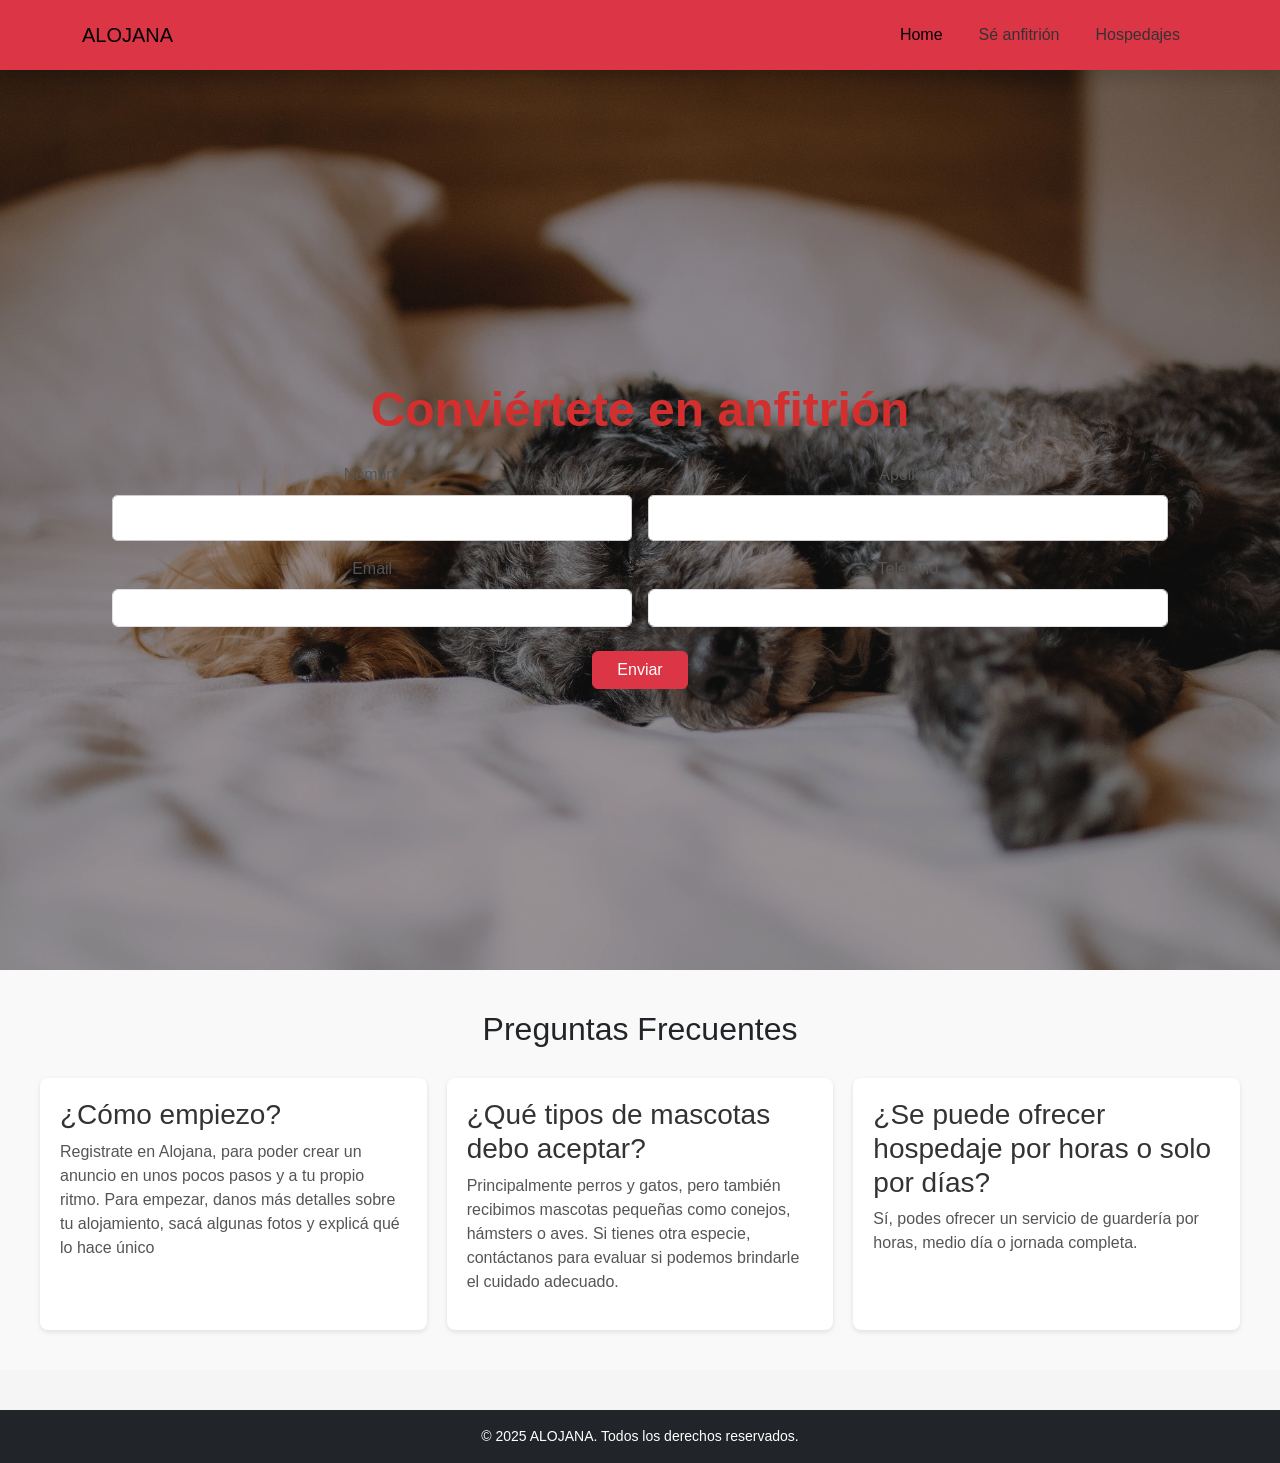
==== anfitrion.html @ 4849ae1e "primer commit" ====
<!DOCTYPE html>
<html lang="es">
<head>
  <meta charset="UTF-8">
  <meta name="viewport" content="width=device-width, initial-scale=1.0">
  <title>Sé anfitrión</title>
  <link href="https://cdn.jsdelivr.net/npm/bootstrap@5.3.3/dist/css/bootstrap.min.css" rel="stylesheet">
  <link rel="stylesheet" href="style.css">
</head>
<body>

  <header>
    
    <nav class="navbar navbar-expand-lg bg-danger bg-primary sticky-top shadow">
      <div class="container">
        <a class="navbar-brand" href="home.html">ALOJANA</a>
        <button class="navbar-toggler" type="button" data-bs-toggle="collapse" data-bs-target="#navbarNav"
          aria-controls="navbarNav" aria-expanded="false" aria-label="Toggle navigation">
          <span class="navbar-toggler-icon"></span>
        </button>
        
        <div class="collapse navbar-collapse justify-content-end" id="navbarNav">
          <ul class="navbar-nav">
            <li class="nav-item">
              <a class="nav-link active" href="home.html">Home</a>
            </li>
            <li class="nav-item">
              <a class="nav-link" href="anfitrion.html">Sé anfitrión</a>
            </li>
            <li class="nav-item">
              <a class="nav-link" href="hospedaje.html">Hospedajes</a>
            </li>
          </ul>
        </div>
      </div>
    </nav>
  </header>

<!-- CONTENIDO PRINCIPAL -->
<main class="portadaAnfitrion">
  <div class="contenido">
    <h1 class="text-center mb-4">Conviértete en anfitrión</h1>
    <form action="#" method="post" class="row g-3">

      <div class="col-md-6">
        <label for="nombre" class="form-label">Nombre</label>
        <input type="text" id="nombre" name="nombre" class="form-control" required>
      </div>

      <div class="col-md-6">
        <label for="apellido" class="form-label">Apellido</label>
        <input type="text" id="apellido" name="apellido" class="form-control" required>
      </div>

      <div class="col-md-6">
        <label for="mail" class="form-label">Email</label>
        <input type="email" id="mail" name="mail" class="form-control" required>
      </div>

      <div class="col-md-6">
        <label for="telefono" class="form-label">Teléfono</label>
        <input type="tel" id="telefono" name="telefono" class="form-control" required>
      </div>

      <div class="col-12 text-center mt-4">
        <button type="submit" class="btn btn-danger px-4">Enviar</button>
      </div>
    </form>
  </div>
</main>

<section class="faq-section">
  <h2>Preguntas Frecuentes</h2>
  <div class="faq-container">
    <div class="faq-item">
      <h3>¿Cómo empiezo?</h3>
      <p>Registrate en Alojana, para poder crear un anuncio en unos pocos pasos y a tu propio ritmo. Para empezar, danos más detalles sobre tu alojamiento, sacá algunas fotos y explicá qué lo hace único</p>
    </div>
    <div class="faq-item">
      <h3>¿Qué tipos de mascotas debo aceptar?</h3>
      <p>Principalmente perros y gatos, pero también recibimos mascotas pequeñas como conejos, hámsters o aves. Si tienes otra especie, contáctanos para evaluar si podemos brindarle el cuidado adecuado.</p>
    </div>
    <div class="faq-item">
      <h3>¿Se puede ofrecer hospedaje por horas o solo por días?</h3>
      <p>Sí, podes ofrecer un servicio de guardería por horas, medio día o jornada completa.</p>
    </div>
    <!-- Agrega más items según necesites -->
  </div>
</section>


<footer class="bg-dark text-white text-center py-3">
  <div class="container">
    <p class="mb-0">&copy; 2025 ALOJANA. Todos los derechos reservados.</p>
  </div>
</footer>

<script src="https://cdn.jsdelivr.net/npm/bootstrap@5.3.3/dist/js/bootstrap.bundle.min.js"></script>
</body>
</html>
---- style.css ----
* {
  margin: 0;
  padding: 0;
  box-sizing: border-box;
}

body {
  background-color: #ffebeb; /* color del fondo */
  font-family: Verdana, Geneva, Tahoma, sans-serif;

}

button {
  background-color: #d32f2f; /* botones en general */
  color: white;
  border: none;
  padding: 10px 20px;
  font-size: 16px;
  border-radius: 8px;
  cursor: pointer;
  transition: background-color 0.3s ease;
}


button:hover {
  background-color: #b71c1c; /* al pasar el mouse*/
}

.navbar .nav-link {
  color: #333;
  margin: 0 10px;
  transition: color 0.3s ease;
}

.navbar .nav-link:hover {
  color: #ffffff;
}

.navbar {
  position: sticky;
  top: 0;
  z-index: 1020;
  background-color: #ffffff;
  box-shadow: 0 2px 4px rgba(0, 0, 0, 0.1);
}

/*PORTADA - carrusel principal*/

.portada {
  height: 100vh;
  background-image: url('img/portada.jpg'); 
  background-size: cover;
  background-position: center;
  background-repeat: no-repeat;
  display: flex;
  justify-content: center;
  align-items: center;
  text-align: center;
  padding: 20px;
  box-sizing: border-box;
  position: relative;
}

.portada::before {
  content: "";
  position: absolute;
  inset: 0;
  background-color: rgba(0, 0, 0, 0.4); 
  z-index: 1;
}
.contenido {
  color: rgb(245, 242, 242);
  max-width: 90%;
  position: relative;
  z-index: 2;
}
.contenido h1 {
  font-size: 8vw; 
  margin-bottom: 16px;
}

.contenido p {
  font-size: 4vw;
  margin-bottom: 24px;
}

button {
  background-color: #d32f2f;
  color: white;
  border: none;
  padding: 12px 24px;
  font-size: 4vw;
  max-width: 100%;
  border-radius: 8px;

}

button:hover {
  background-color: #b71c1c;
}


@media (min-width: 768px) {
  .contenido h1 {
    font-size: 48px;
  }

  .contenido p {
    font-size: 20px;
  }

  button {
    font-size: 16px;
  }
}

@media (max-width: 576px) {
  .portada {
    background-position: top center;
  }
}

/*footer*/

footer {
  background-color: #414549;
  color: #6c757d;
  padding: 20px 0;
  text-align: center;
  margin-top: 40px;
  font-size: 14px;
}

.footer-contenido {
  max-width: 1000px;
  margin: 0 auto;
}

.footer-links {
  list-style: none;
  display: flex;
  flex-wrap: wrap;
  justify-content: center;
  gap: 15px;
  padding: 10px 0 0;
}

.footer-links li a {
  color: white;
  text-decoration: none;
  font-size: 14px;
}

.footer-links li a:hover {
  text-decoration: underline;
}


@media (max-width: 600px) {
  .footer-links {
    flex-direction: column;
    gap: 10px;
  }
}


/* MENU NAVEGABLE */

.navbar {
  display: flex;
  justify-content: space-between;
  align-items: center;
  background-color: #f7f0f0;
  padding: 15px 30px;
  flex-wrap: wrap;
}

.nav-links {
  list-style: none;
  display: flex;
  gap: 20px;
}

.nav-links li a {
  text-decoration: none;
  color: rgb(196, 36, 36);
  font-size: 16px;
  transition: color 0.3s ease;
}

.nav-links li a:hover {
  color: #ffd6d6;
}


/*SE ANFITRION*/

.portadaAnfitrion {
  height: 100vh;
  background-image: url('img/portadaAnfitrion.jpg'); 
  background-size: cover;
  background-position: center;
  background-repeat: no-repeat;
  display: flex;
  justify-content: center;
  align-items: center;
  text-align: center;
  padding: 20px;
  box-sizing: border-box;
  position: relative;
}

.portadaAnfitrion::before {
  content: "";
  position: absolute;
  inset: 0;
  background-color: rgba(0, 0, 0, 0.4); 
  z-index: 1;
}

@media (max-width: 576px) {
  .portadaAnfitrion {
    background-position: top center;
  }
}

.formulario-contenedor {
  background-color: rgba(255, 255, 255, 0.95);
  padding: 30px;
  border-radius: 10px;
  max-width: 400px;
  width: 100%;
  box-shadow: 0 0 20px rgba(0, 0, 0, 0.1);
}

.anfitrion-form {
  display: flex;
  flex-direction: column;
  gap: 15px;
}

.anfitrion-form input {
  padding: 10px;
  border: 1px solid #ccc;
  border-radius: 6px;
  font-size: 16px;
}

.anfitrion-form button {
  background-color: #d32f2f;
  color: white;
  padding: 12px;
  border: none;
  border-radius: 8px;
  font-size: 16px;
  cursor: pointer;
  transition: background 0.3s;
}

.anfitrion-form button:hover {
  background-color: #b71c1c;
}

footer {
  background-color: #d32f2f;
  color: white;
  padding: 20px;
  text-align: center;
}

.footer-contenido {
  max-width: 1000px;
  margin: auto;
}

.footer-links {
  list-style: none;
  display: flex;
  justify-content: center;
  gap: 15px;
  padding-top: 10px;
  flex-wrap: wrap;
}

.footer-links li a {
  color: white;
  text-decoration: none;
  font-size: 14px;
}

.footer-links li a:hover {
  text-decoration: underline;
}


/*Preguntas frecuentes*/

.faq-section {
  padding: 40px;
  background-color: #f9f9f9;
  font-family: Arial, sans-serif;
}

.faq-section h2 {
  text-align: center;
  margin-bottom: 30px;
}

.faq-container {
  display: flex;
  flex-wrap: wrap; /* Permite que los items se acomoden en varias líneas */
  gap: 20px;
  justify-content: center;
}

.faq-item {
  background-color: white;
  border-radius: 8px;
  padding: 20px;
  flex: 1 1 300px; /* Crece, se reduce, ancho mínimo */
  max-width: 400px;
  box-shadow: 0 2px 5px rgba(0, 0, 0, 0.1);
}

.faq-item h3 {
  margin-top: 0;
  color: #333;
}

.faq-item p {
  color: #555;
}


/*HOSPEDAJES*/


body {
  margin: 0;
  font-family: Arial, sans-serif;
  background-color: #f5f5f5;
}


h1 {
  text-align: center;
  margin-top: 30px;
}


.card {
  border: none;
  border-radius: 10px;
  box-shadow: 0 4px 8px rgba(0, 0, 0, 0.1);
  transition: transform 0.2s;
}

.card:hover {
  transform: translateY(-5px);
}

/* Imagen */
.card-img-top {
  height: 200px;
  object-fit: cover;
  border-top-left-radius: 10px;
  border-top-right-radius: 10px;
}


.card-title {
  font-size: 20px;
  margin-bottom: 10px;
}


.btn-rojo {
  background-color: #e74040;
  color: white;
  padding: 10px 20px;
  font-size: 16px;
  border-radius: 5px;
  border: none;
  transition: background-color 0.3s;
}

.btn-rojo:hover {
  background-color: #cc2f2f;
}


/* Footer */
footer {
  background-color: #e74040;
  color: white;
  text-align: center;
  padding: 15px 0;
}

/* Responsividad si lo necesitás adicionalmente */
@media (max-width: 576px) {
  .card-title {
    font-size: 18px;
  }

  .btn-rojo {
    font-size: 14px;
    padding: 8px 16px;
  }
}



/*LOGIN*/

/*Login donde pide usr y pass */

.contenedor-login {
  display: flex;
  justify-content: center;
  align-items: center;
  min-height: 100vh;
  background-color: #fcebea; 
  font-family: 'Segoe UI', Tahoma, Geneva, Verdana, sans-serif;
  
}

/* forms del login*/

.card {
  border: none;
  border-radius: 10px;
  background-color: #ffffff;
  box-shadow: 0 4px 12px rgba(0, 0, 0, 0.1);
  padding: 2rem;
  margin: 1rem;
  width: 100%;
  max-width: 400px;
}

/* Título */
h1 {
  font-weight: bold;
  font-size: 2rem;
  color: #d32f2f;
  text-align: center;
  margin-bottom: 1.5rem;
}


label {
  font-weight: 500;
  color: #555;
}


input[type="text"],
input[type="password"] {
  padding: 10px;
  border-radius: 5px;
  border: 1px solid #ccc;
  transition: border 0.2s;
  width: 100%;
  font-size: 1rem;
}

input:focus {
  border-color: #d32f2f;
  outline: none;
}

/* Boton ingresar */
button.btn-primary {
  background-color: #d32f2f;
  border: none;
  transition: background-color 0.3s ease;
  padding: 10px;
  width: 100%;
  font-size: 1rem;
}

button.btn-primary:hover {
  background-color: #b71c1c;
}


a.btn-link {
  color: #d32f2f;
  font-size: 0.9rem;
  text-decoration: none;
  display: inline-block;
  margin-top: 10px;
  text-align: center;
  width: 100%;
}

a.btn-link:hover {
  text-decoration: underline;
  color: #b71c1c;
}




@media (max-width: 576px) {
  .card {
    padding: 1.5rem;
  }

  h1 {
    font-size: 1.5rem;
  }

  input,
  button {
    font-size: 0.95rem;
  }
}


@media (min-width: 577px) and (max-width: 991px) {
  .card {
    max-width: 500px;
  }

  h1 {
    font-size: 1.8rem;
  }
}


@media (min-width: 992px) {
  .card {
    max-width: 450px;
  }

  h1 {
    font-size: 2.2rem;
  }

  input,
  button {
    font-size: 1.05rem;
  }
}
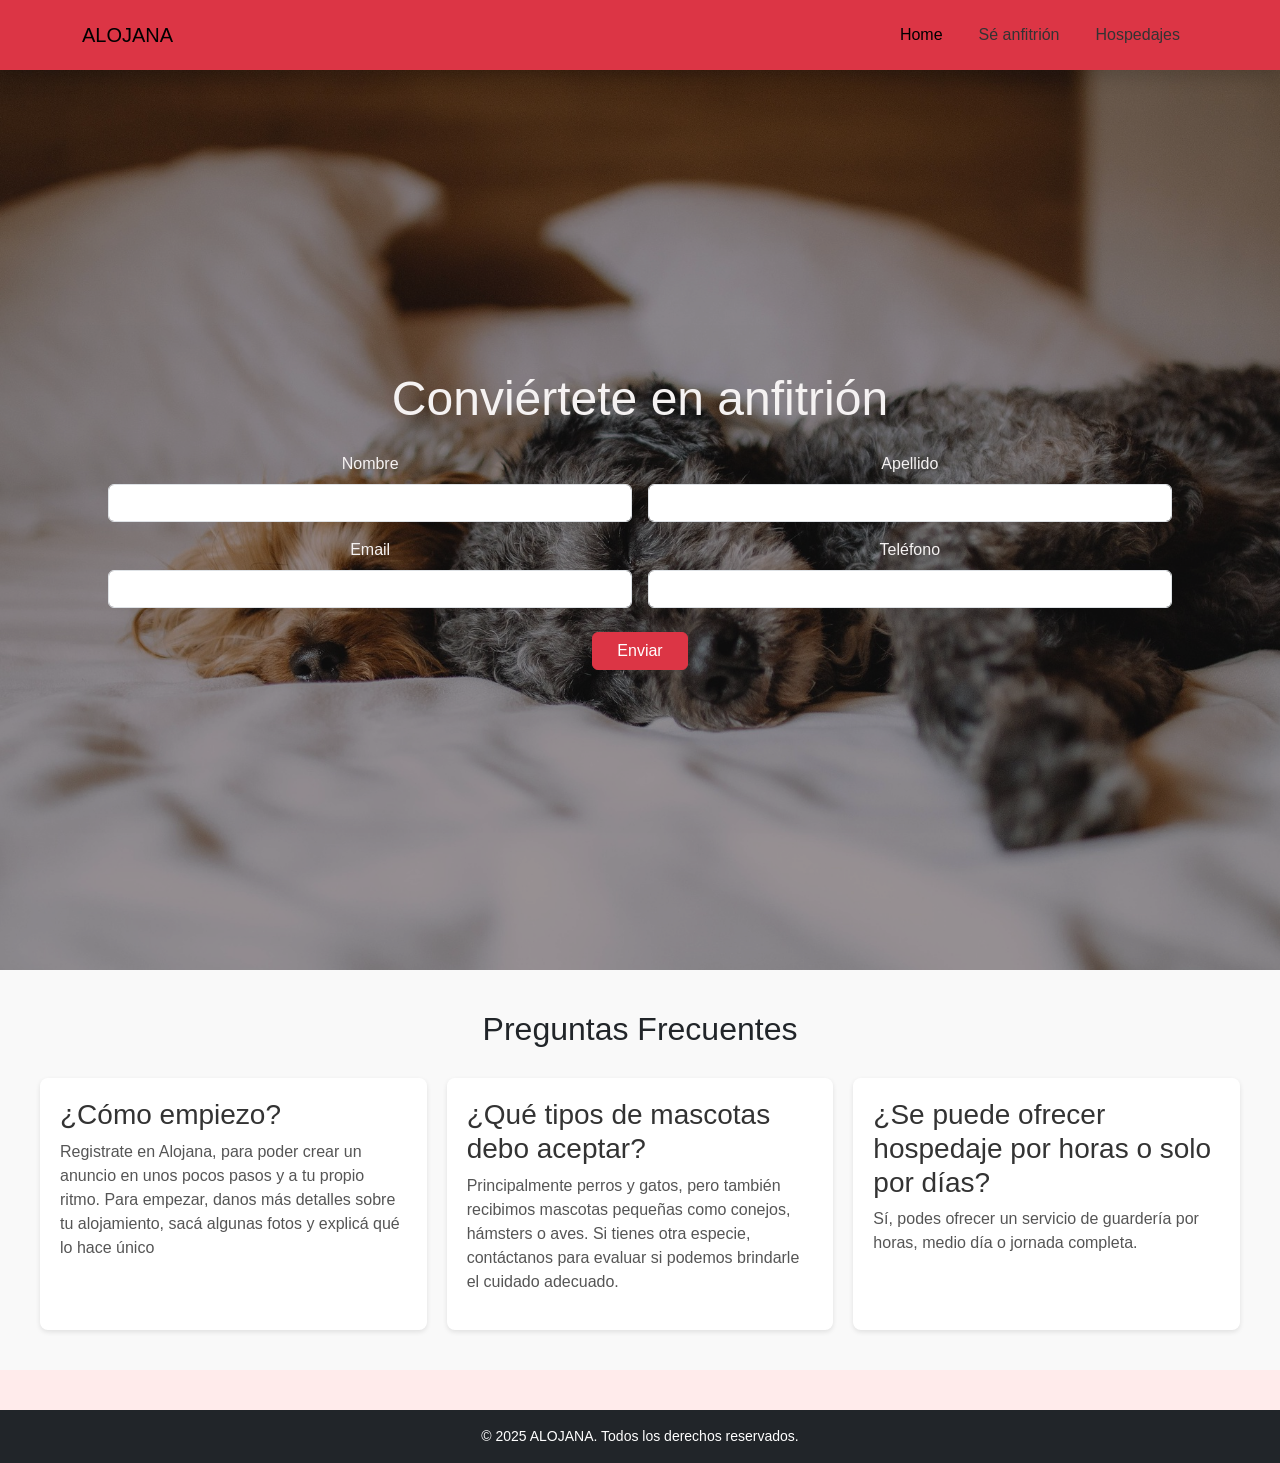
==== commit 8fdbe462: "subo cambios para proyecto final" ====
--- a/anfitrion.html
+++ b/anfitrion.html
@@ -1,101 +1,164 @@
 <!DOCTYPE html>
 <html lang="es">
-<head>
-  <meta charset="UTF-8">
-  <meta name="viewport" content="width=device-width, initial-scale=1.0">
-  <title>Sé anfitrión</title>
-  <link href="https://cdn.jsdelivr.net/npm/bootstrap@5.3.3/dist/css/bootstrap.min.css" rel="stylesheet">
-  <link rel="stylesheet" href="style.css">
-</head>
-<body>
+  <head>
+    <meta charset="UTF-8" />
 
-  <header>
-    
-    <nav class="navbar navbar-expand-lg bg-danger bg-primary sticky-top shadow">
+    <meta name="viewport" content="width=device-width, initial-scale=1.0" />
+    <meta
+      name="description"
+      content="ALOJANA es una plataforma para encontrar o brindar hospedaje a mascotas. Conectá con cuidadores responsables y amorosos."
+    />
+    <meta
+      name="keywords"
+      content="hospedaje de mascotas, cuidado de animales, perros, gatos, cuidadores, anfitriones, pet sitting"
+    />
+    <meta name="author" content="Camila Romero" />
+    <meta name="robots" content="index, follow" />
+    <link
+      rel="canonical"
+      href="https://camiromero99.github.io/Alojana/home.html"
+    />
+    <link rel="icon" href="favicon.ico" type="image/x-icon" />
+    <title>ALOJANA - Hospedaje de Mascotas</title>
+
+    <link
+      href="https://cdn.jsdelivr.net/npm/bootstrap@5.3.3/dist/css/bootstrap.min.css"
+      rel="stylesheet"
+    />
+
+    <link rel="stylesheet" href="style.css" />
+  </head>
+  <body>
+    <header>
+      <nav
+        class="navbar navbar-expand-lg bg-danger bg-primary sticky-top shadow"
+      >
+        <div class="container">
+          <a class="navbar-brand" href="home.html">ALOJANA</a>
+          <button
+            class="navbar-toggler"
+            type="button"
+            data-bs-toggle="collapse"
+            data-bs-target="#navbarNav"
+            aria-controls="navbarNav"
+            aria-expanded="false"
+            aria-label="Toggle navigation"
+          >
+            <span class="navbar-toggler-icon"></span>
+          </button>
+
+          <div
+            class="collapse navbar-collapse justify-content-end"
+            id="navbarNav"
+          >
+            <ul class="navbar-nav">
+              <li class="nav-item">
+                <a class="nav-link active" href="home.html">Home</a>
+              </li>
+              <li class="nav-item">
+                <a class="nav-link" href="anfitrion.html">Sé anfitrión</a>
+              </li>
+              <li class="nav-item">
+                <a class="nav-link" href="hospedaje.html">Hospedajes</a>
+              </li>
+            </ul>
+          </div>
+        </div>
+      </nav>
+    </header>
+
+    <!-- CONTENIDO PRINCIPAL -->
+    <main class="portadaAnfitrion">
+      <div class="contenido">
+        <h1 class="text-center mb-4">Conviértete en anfitrión</h1>
+        <form action="#" method="post" class="row g-3">
+          <div class="col-md-6">
+            <label for="nombre" class="form-label">Nombre</label>
+            <input
+              type="text"
+              id="nombre"
+              name="nombre"
+              class="form-control"
+              required
+            />
+          </div>
+
+          <div class="col-md-6">
+            <label for="apellido" class="form-label">Apellido</label>
+            <input
+              type="text"
+              id="apellido"
+              name="apellido"
+              class="form-control"
+              required
+            />
+          </div>
+
+          <div class="col-md-6">
+            <label for="mail" class="form-label">Email</label>
+            <input
+              type="email"
+              id="mail"
+              name="mail"
+              class="form-control"
+              required
+            />
+          </div>
+
+          <div class="col-md-6">
+            <label for="telefono" class="form-label">Teléfono</label>
+            <input
+              type="tel"
+              id="telefono"
+              name="telefono"
+              class="form-control"
+              required
+            />
+          </div>
+
+          <div class="col-12 text-center mt-4">
+            <button type="submit" class="btn btn-danger px-4">Enviar</button>
+          </div>
+        </form>
+      </div>
+    </main>
+
+    <section class="faq-section">
+      <h2>Preguntas Frecuentes</h2>
+      <div class="faq-container">
+        <div class="faq-item">
+          <h3>¿Cómo empiezo?</h3>
+          <p>
+            Registrate en Alojana, para poder crear un anuncio en unos pocos
+            pasos y a tu propio ritmo. Para empezar, danos más detalles sobre tu
+            alojamiento, sacá algunas fotos y explicá qué lo hace único
+          </p>
+        </div>
+        <div class="faq-item">
+          <h3>¿Qué tipos de mascotas debo aceptar?</h3>
+          <p>
+            Principalmente perros y gatos, pero también recibimos mascotas
+            pequeñas como conejos, hámsters o aves. Si tienes otra especie,
+            contáctanos para evaluar si podemos brindarle el cuidado adecuado.
+          </p>
+        </div>
+        <div class="faq-item">
+          <h3>¿Se puede ofrecer hospedaje por horas o solo por días?</h3>
+          <p>
+            Sí, podes ofrecer un servicio de guardería por horas, medio día o
+            jornada completa.
+          </p>
+        </div>
+        <!-- Agrega más items según necesites -->
+      </div>
+    </section>
+
+    <footer class="bg-dark text-white text-center py-3">
       <div class="container">
-        <a class="navbar-brand" href="home.html">ALOJANA</a>
-        <button class="navbar-toggler" type="button" data-bs-toggle="collapse" data-bs-target="#navbarNav"
-          aria-controls="navbarNav" aria-expanded="false" aria-label="Toggle navigation">
-          <span class="navbar-toggler-icon"></span>
-        </button>
-        
-        <div class="collapse navbar-collapse justify-content-end" id="navbarNav">
-          <ul class="navbar-nav">
-            <li class="nav-item">
-              <a class="nav-link active" href="home.html">Home</a>
-            </li>
-            <li class="nav-item">
-              <a class="nav-link" href="anfitrion.html">Sé anfitrión</a>
-            </li>
-            <li class="nav-item">
-              <a class="nav-link" href="hospedaje.html">Hospedajes</a>
-            </li>
-          </ul>
-        </div>
+        <p class="mb-0">&copy; 2025 ALOJANA. Todos los derechos reservados.</p>
       </div>
-    </nav>
-  </header>
+    </footer>
 
-<!-- CONTENIDO PRINCIPAL -->
-<main class="portadaAnfitrion">
-  <div class="contenido">
-    <h1 class="text-center mb-4">Conviértete en anfitrión</h1>
-    <form action="#" method="post" class="row g-3">
-
-      <div class="col-md-6">
-        <label for="nombre" class="form-label">Nombre</label>
-        <input type="text" id="nombre" name="nombre" class="form-control" required>
-      </div>
-
-      <div class="col-md-6">
-        <label for="apellido" class="form-label">Apellido</label>
-        <input type="text" id="apellido" name="apellido" class="form-control" required>
-      </div>
-
-      <div class="col-md-6">
-        <label for="mail" class="form-label">Email</label>
-        <input type="email" id="mail" name="mail" class="form-control" required>
-      </div>
-
-      <div class="col-md-6">
-        <label for="telefono" class="form-label">Teléfono</label>
-        <input type="tel" id="telefono" name="telefono" class="form-control" required>
-      </div>
-
-      <div class="col-12 text-center mt-4">
-        <button type="submit" class="btn btn-danger px-4">Enviar</button>
-      </div>
-    </form>
-  </div>
-</main>
-
-<section class="faq-section">
-  <h2>Preguntas Frecuentes</h2>
-  <div class="faq-container">
-    <div class="faq-item">
-      <h3>¿Cómo empiezo?</h3>
-      <p>Registrate en Alojana, para poder crear un anuncio en unos pocos pasos y a tu propio ritmo. Para empezar, danos más detalles sobre tu alojamiento, sacá algunas fotos y explicá qué lo hace único</p>
-    </div>
-    <div class="faq-item">
-      <h3>¿Qué tipos de mascotas debo aceptar?</h3>
-      <p>Principalmente perros y gatos, pero también recibimos mascotas pequeñas como conejos, hámsters o aves. Si tienes otra especie, contáctanos para evaluar si podemos brindarle el cuidado adecuado.</p>
-    </div>
-    <div class="faq-item">
-      <h3>¿Se puede ofrecer hospedaje por horas o solo por días?</h3>
-      <p>Sí, podes ofrecer un servicio de guardería por horas, medio día o jornada completa.</p>
-    </div>
-    <!-- Agrega más items según necesites -->
-  </div>
-</section>
-
-
-<footer class="bg-dark text-white text-center py-3">
-  <div class="container">
-    <p class="mb-0">&copy; 2025 ALOJANA. Todos los derechos reservados.</p>
-  </div>
-</footer>
-
-<script src="https://cdn.jsdelivr.net/npm/bootstrap@5.3.3/dist/js/bootstrap.bundle.min.js"></script>
-</body>
+    <script src="https://cdn.jsdelivr.net/npm/bootstrap@5.3.3/dist/js/bootstrap.bundle.min.js"></script>
+  </body>
 </html>
-
--- a/style.css
+++ b/style.css
@@ -1,3 +1,14 @@
+.contenedor-login .card,
+.card {
+  border: none;
+  border-radius: 10px;
+  box-shadow: 0 4px 8px rgba(0, 0, 0, 0.1);
+  transition: transform 0.2s;
+}
+.card:hover {
+  transform: translateY(-5px);
+}
+
 * {
   margin: 0;
   padding: 0;
@@ -5,50 +16,72 @@
 }
 
 body {
-  background-color: #ffebeb; /* color del fondo */
+  background-color: #ffebeb;
   font-family: Verdana, Geneva, Tahoma, sans-serif;
-
-}
-
-button {
-  background-color: #d32f2f; /* botones en general */
-  color: white;
-  border: none;
-  padding: 10px 20px;
-  font-size: 16px;
-  border-radius: 8px;
-  cursor: pointer;
-  transition: background-color 0.3s ease;
-}
-
-
-button:hover {
-  background-color: #b71c1c; /* al pasar el mouse*/
-}
-
+}
+
+.navbar {
+  position: sticky;
+  top: 0;
+  z-index: 1020;
+  background-color: white;
+  box-shadow: 0 2px 4px rgba(0, 0, 0, 0.1);
+  display: flex;
+  justify-content: space-between;
+  align-items: center;
+  padding: 15px 30px;
+  flex-wrap: wrap;
+}
+.navbar .nav-links {
+  list-style: none;
+  display: flex;
+  gap: 20px;
+}
+.navbar .nav-links li a {
+  text-decoration: none;
+  color: rgb(196, 36, 36);
+  font-size: 16px;
+  transition: color 0.3s ease;
+}
+.navbar .nav-links li a:hover {
+  color: #ffd6d6;
+}
 .navbar .nav-link {
   color: #333;
   margin: 0 10px;
   transition: color 0.3s ease;
 }
-
 .navbar .nav-link:hover {
-  color: #ffffff;
-}
-
-.navbar {
-  position: sticky;
-  top: 0;
-  z-index: 1020;
-  background-color: #ffffff;
-  box-shadow: 0 2px 4px rgba(0, 0, 0, 0.1);
-}
-
-/*PORTADA - carrusel principal*/
-
-.portada {
+  color: white;
+}
+
+button {
+  background-color: #d32f2f;
+  color: white;
+  border: none;
+  padding: 10px 20px;
+  font-size: 16px;
+  border-radius: 8px;
+  cursor: pointer;
+  transition: background-color 0.3s ease;
+}
+button:hover {
+  background-color: #b71c1c;
+}
+@media (min-width: 768px) {
+  button {
+    font-size: 16px;
+  }
+}
+@media (max-width: 576px) {
+  button {
+    font-size: 4vw;
+  }
+}
+
+.portada,
+.portadaAnfitrion {
   height: 100vh;
-  background-image: url('img/portada.jpg'); 
   background-size: cover;
   background-position: center;
   background-repeat: no-repeat;
@@ -57,171 +90,58 @@
   align-items: center;
   text-align: center;
   padding: 20px;
-  box-sizing: border-box;
   position: relative;
 }
-
-.portada::before {
+.portada::before,
+.portadaAnfitrion::before {
   content: "";
   position: absolute;
   inset: 0;
-  background-color: rgba(0, 0, 0, 0.4); 
+  background-color: rgba(0, 0, 0, 0.4);
   z-index: 1;
 }
-.contenido {
+.portada .contenido,
+.portadaAnfitrion .contenido {
   color: rgb(245, 242, 242);
   max-width: 90%;
   position: relative;
   z-index: 2;
 }
-.contenido h1 {
-  font-size: 8vw; 
+.portada .contenido h1,
+.portadaAnfitrion .contenido h1 {
+  font-size: 8vw;
   margin-bottom: 16px;
 }
-
-.contenido p {
+@media (min-width: 768px) {
+  .portada .contenido h1,
+  .portadaAnfitrion .contenido h1 {
+    font-size: 48px;
+  }
+}
+.portada .contenido p,
+.portadaAnfitrion .contenido p {
   font-size: 4vw;
   margin-bottom: 24px;
 }
-
-button {
-  background-color: #d32f2f;
-  color: white;
-  border: none;
-  padding: 12px 24px;
-  font-size: 4vw;
-  max-width: 100%;
-  border-radius: 8px;
-
-}
-
-button:hover {
-  background-color: #b71c1c;
-}
-
-
 @media (min-width: 768px) {
-  .contenido h1 {
-    font-size: 48px;
-  }
-
-  .contenido p {
+  .portada .contenido p,
+  .portadaAnfitrion .contenido p {
     font-size: 20px;
   }
-
-  button {
-    font-size: 16px;
-  }
-}
-
+}
 @media (max-width: 576px) {
-  .portada {
-    background-position: top center;
-  }
-}
-
-/*footer*/
-
-footer {
-  background-color: #414549;
-  color: #6c757d;
-  padding: 20px 0;
-  text-align: center;
-  margin-top: 40px;
-  font-size: 14px;
-}
-
-.footer-contenido {
-  max-width: 1000px;
-  margin: 0 auto;
-}
-
-.footer-links {
-  list-style: none;
-  display: flex;
-  flex-wrap: wrap;
-  justify-content: center;
-  gap: 15px;
-  padding: 10px 0 0;
-}
-
-.footer-links li a {
-  color: white;
-  text-decoration: none;
-  font-size: 14px;
-}
-
-.footer-links li a:hover {
-  text-decoration: underline;
-}
-
-
-@media (max-width: 600px) {
-  .footer-links {
-    flex-direction: column;
-    gap: 10px;
-  }
-}
-
-
-/* MENU NAVEGABLE */
-
-.navbar {
-  display: flex;
-  justify-content: space-between;
-  align-items: center;
-  background-color: #f7f0f0;
-  padding: 15px 30px;
-  flex-wrap: wrap;
-}
-
-.nav-links {
-  list-style: none;
-  display: flex;
-  gap: 20px;
-}
-
-.nav-links li a {
-  text-decoration: none;
-  color: rgb(196, 36, 36);
-  font-size: 16px;
-  transition: color 0.3s ease;
-}
-
-.nav-links li a:hover {
-  color: #ffd6d6;
-}
-
-
-/*SE ANFITRION*/
-
-.portadaAnfitrion {
-  height: 100vh;
-  background-image: url('img/portadaAnfitrion.jpg'); 
-  background-size: cover;
-  background-position: center;
-  background-repeat: no-repeat;
-  display: flex;
-  justify-content: center;
-  align-items: center;
-  text-align: center;
-  padding: 20px;
-  box-sizing: border-box;
-  position: relative;
-}
-
-.portadaAnfitrion::before {
-  content: "";
-  position: absolute;
-  inset: 0;
-  background-color: rgba(0, 0, 0, 0.4); 
-  z-index: 1;
-}
-
-@media (max-width: 576px) {
+  .portada,
   .portadaAnfitrion {
     background-position: top center;
   }
+}
+
+.portada {
+  background-image: url("img/portada.jpg");
+}
+
+.portadaAnfitrion {
+  background-image: url("img/portadaAnfitrion.jpg");
 }
 
 .formulario-contenedor {
@@ -238,311 +158,203 @@
   flex-direction: column;
   gap: 15px;
 }
-
 .anfitrion-form input {
   padding: 10px;
   border: 1px solid #ccc;
   border-radius: 6px;
   font-size: 16px;
 }
-
 .anfitrion-form button {
   background-color: #d32f2f;
   color: white;
-  padding: 12px;
-  border: none;
-  border-radius: 8px;
-  font-size: 16px;
+  border: none;
+  padding: 10px 20px;
+  font-size: 16px;
+  border-radius: 8px;
   cursor: pointer;
-  transition: background 0.3s;
-}
-
+  transition: background-color 0.3s ease;
+}
 .anfitrion-form button:hover {
   background-color: #b71c1c;
 }
 
 footer {
-  background-color: #d32f2f;
+  background-color: #e74040;
   color: white;
   padding: 20px;
   text-align: center;
-}
-
-.footer-contenido {
+  margin-top: 40px;
+  font-size: 14px;
+}
+footer .footer-contenido {
   max-width: 1000px;
   margin: auto;
 }
-
-.footer-links {
+footer .footer-links {
   list-style: none;
   display: flex;
+  flex-wrap: wrap;
   justify-content: center;
   gap: 15px;
   padding-top: 10px;
-  flex-wrap: wrap;
-}
-
-.footer-links li a {
+}
+footer .footer-links li a {
   color: white;
   text-decoration: none;
   font-size: 14px;
 }
-
-.footer-links li a:hover {
+footer .footer-links li a:hover {
   text-decoration: underline;
 }
-
-
-/*Preguntas frecuentes*/
+@media (max-width: 600px) {
+  footer .footer-links {
+    flex-direction: column;
+    gap: 10px;
+  }
+}
 
 .faq-section {
   padding: 40px;
   background-color: #f9f9f9;
   font-family: Arial, sans-serif;
 }
-
 .faq-section h2 {
   text-align: center;
   margin-bottom: 30px;
 }
-
-.faq-container {
-  display: flex;
-  flex-wrap: wrap; /* Permite que los items se acomoden en varias líneas */
+.faq-section .faq-container {
+  display: flex;
+  flex-wrap: wrap;
   gap: 20px;
   justify-content: center;
 }
-
-.faq-item {
+.faq-section .faq-container .faq-item {
   background-color: white;
   border-radius: 8px;
   padding: 20px;
-  flex: 1 1 300px; /* Crece, se reduce, ancho mínimo */
+  flex: 1 1 300px;
   max-width: 400px;
   box-shadow: 0 2px 5px rgba(0, 0, 0, 0.1);
 }
-
-.faq-item h3 {
+.faq-section .faq-container .faq-item h3 {
   margin-top: 0;
   color: #333;
 }
-
-.faq-item p {
+.faq-section .faq-container .faq-item p {
   color: #555;
 }
 
-
-/*HOSPEDAJES*/
-
-
-body {
-  margin: 0;
-  font-family: Arial, sans-serif;
-  background-color: #f5f5f5;
-}
-
-
-h1 {
-  text-align: center;
-  margin-top: 30px;
-}
-
-
-.card {
-  border: none;
-  border-radius: 10px;
-  box-shadow: 0 4px 8px rgba(0, 0, 0, 0.1);
-  transition: transform 0.2s;
-}
-
-.card:hover {
-  transform: translateY(-5px);
-}
-
-/* Imagen */
-.card-img-top {
+.card .card-img-top {
   height: 200px;
   object-fit: cover;
   border-top-left-radius: 10px;
   border-top-right-radius: 10px;
 }
-
-
-.card-title {
+.card .card-title {
   font-size: 20px;
   margin-bottom: 10px;
 }
-
+@media (max-width: 576px) {
+  .card .card-title {
+    font-size: 18px;
+  }
+}
 
 .btn-rojo {
   background-color: #e74040;
   color: white;
+  border: none;
   padding: 10px 20px;
   font-size: 16px;
-  border-radius: 5px;
-  border: none;
-  transition: background-color 0.3s;
-}
-
+  border-radius: 8px;
+  cursor: pointer;
+  transition: background-color 0.3s ease;
+}
 .btn-rojo:hover {
-  background-color: #cc2f2f;
-}
-
-
-/* Footer */
-footer {
-  background-color: #e74040;
-  color: white;
-  text-align: center;
-  padding: 15px 0;
-}
-
-/* Responsividad si lo necesitás adicionalmente */
+  background-color: rgb(216.7627906977, 27.2372093023, 27.2372093023);
+}
 @media (max-width: 576px) {
-  .card-title {
-    font-size: 18px;
-  }
-
   .btn-rojo {
     font-size: 14px;
     padding: 8px 16px;
   }
 }
 
-
-
-/*LOGIN*/
-
-/*Login donde pide usr y pass */
-
 .contenedor-login {
   display: flex;
   justify-content: center;
   align-items: center;
   min-height: 100vh;
-  background-color: #fcebea; 
-  font-family: 'Segoe UI', Tahoma, Geneva, Verdana, sans-serif;
-  
-}
-
-/* forms del login*/
-
-.card {
-  border: none;
-  border-radius: 10px;
-  background-color: #ffffff;
-  box-shadow: 0 4px 12px rgba(0, 0, 0, 0.1);
+  background-color: #fcebea;
+}
+.contenedor-login .card {
+  background-color: white;
   padding: 2rem;
-  margin: 1rem;
-  width: 100%;
   max-width: 400px;
-}
-
-/* Título */
-h1 {
+  width: 100%;
+}
+.contenedor-login .card h1 {
   font-weight: bold;
   font-size: 2rem;
   color: #d32f2f;
   text-align: center;
   margin-bottom: 1.5rem;
 }
-
-
-label {
+.contenedor-login .card label {
   font-weight: 500;
   color: #555;
 }
-
-
-input[type="text"],
-input[type="password"] {
+.contenedor-login .card input {
+  width: 100%;
   padding: 10px;
   border-radius: 5px;
   border: 1px solid #ccc;
   transition: border 0.2s;
-  width: 100%;
   font-size: 1rem;
 }
-
-input:focus {
+.contenedor-login .card input:focus {
   border-color: #d32f2f;
   outline: none;
 }
-
-/* Boton ingresar */
-button.btn-primary {
+.contenedor-login .card button.btn-primary {
   background-color: #d32f2f;
-  border: none;
+  color: white;
+  border: none;
+  padding: 10px 20px;
+  font-size: 1rem;
+  border-radius: 8px;
+  cursor: pointer;
   transition: background-color 0.3s ease;
-  padding: 10px;
-  width: 100%;
-  font-size: 1rem;
-}
-
-button.btn-primary:hover {
+  width: 100%;
+}
+.contenedor-login .card button.btn-primary:hover {
   background-color: #b71c1c;
 }
-
-
-a.btn-link {
+.contenedor-login .card a.btn-link {
   color: #d32f2f;
-  font-size: 0.9rem;
   text-decoration: none;
   display: inline-block;
   margin-top: 10px;
   text-align: center;
   width: 100%;
 }
-
-a.btn-link:hover {
+.contenedor-login .card a.btn-link:hover {
   text-decoration: underline;
   color: #b71c1c;
 }
 
-
-
-
-@media (max-width: 576px) {
-  .card {
-    padding: 1.5rem;
-  }
-
-  h1 {
-    font-size: 1.5rem;
-  }
-
-  input,
-  button {
-    font-size: 0.95rem;
-  }
-}
-
-
-@media (min-width: 577px) and (max-width: 991px) {
-  .card {
-    max-width: 500px;
-  }
-
-  h1 {
-    font-size: 1.8rem;
-  }
-}
-
-
-@media (min-width: 992px) {
-  .card {
-    max-width: 450px;
-  }
-
-  h1 {
-    font-size: 2.2rem;
-  }
-
-  input,
-  button {
-    font-size: 1.05rem;
-  }
-}
-
-
-
+@keyframes fadeIn {
+  from {
+    opacity: 0;
+    transform: translateY(10px);
+  }
+  to {
+    opacity: 1;
+    transform: translateY(0);
+  }
+}
+.faq-item {
+  animation: fadeIn 0.5s ease-in-out forwards;
+}
+
+/*# sourceMappingURL=style.css.map */
